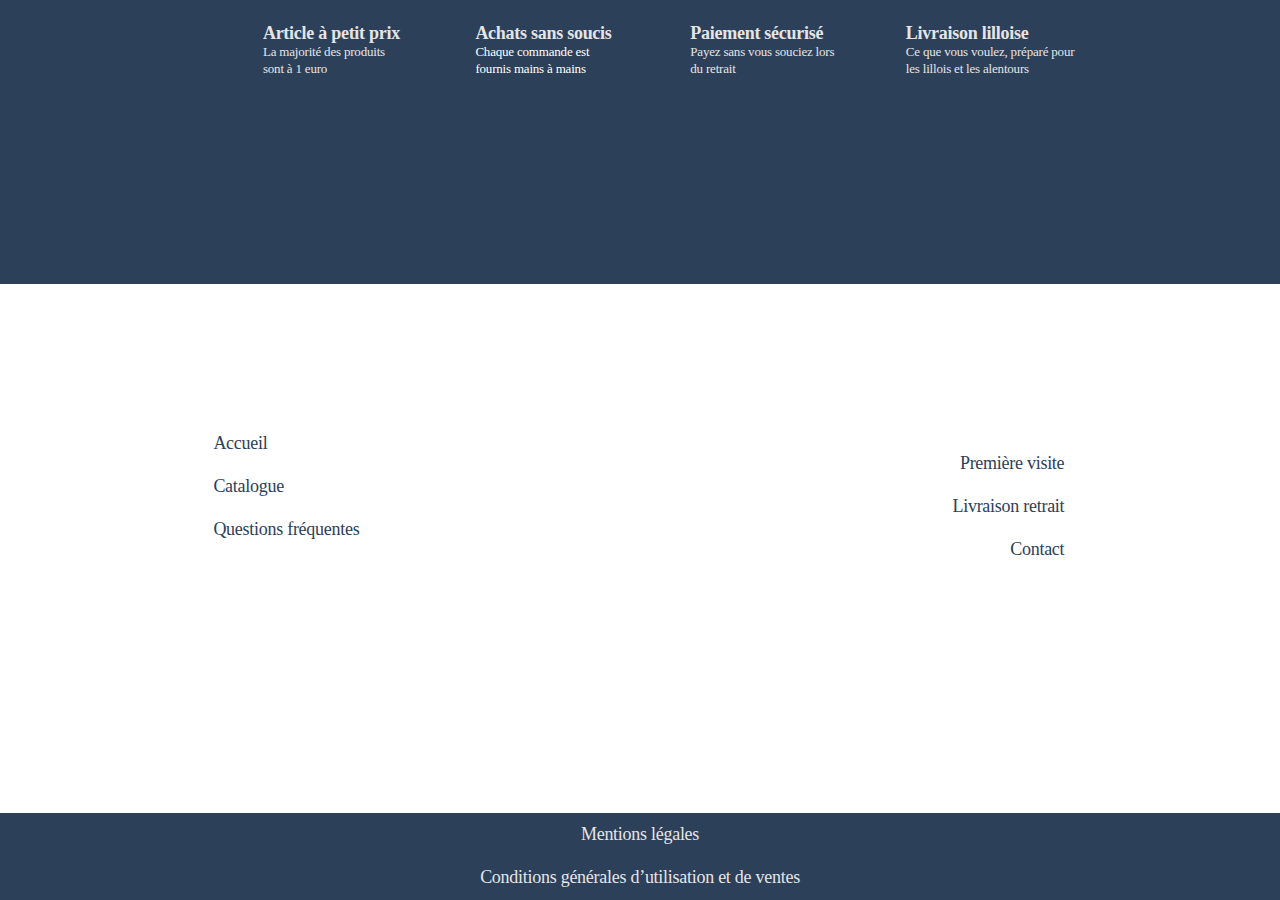
==== index.html @ c01eca23 "footer version 1" ====
<!DOCTYPE html>
<html lang="fr">
<head>
    <meta charset="UTF-8">
    <meta http-equiv="X-UA-Compatible" content="IE=edge">
    <meta name="viewport" content="width=device-width, initial-scale=1.0">
    <link rel="stylesheet" href="styles/reset.css">
    <link rel="stylesheet" href="styles/footer.css">
    <title>Footer site Prixba</title>
</head>
<body>
<footer>

<div id="container"> 
    <div id="article"><h2> Article à petit prix </h2></div> <div id="majorité"><p>La majorité des produits sont à 1 euro</p></div>

    <div id="achats"><h2> Achats sans soucis </h2></div> 
    <div id="chaque"><p>Chaque commande est fournis mains à mains</p></div>

    <div id="paiement"><h2> Paiement sécurisé </h2></div>
    <div id="payez"><p>Payez sans vous souciez lors du retrait</p></div>

    <div id="livraison"><h2"> Livraison lilloise </h2></div>
    <div id="voulez"><p>Ce que vous voulez, préparé pour les lillois et les alentours</p></div>
</div>

<div id="footer menu">
    <div id="menu1"><ol>
        <li> Accueil </li>
        <li> Catalogue </li>
        <li> Questions fréquentes </li>
    </ol></div>
    
    <div id="menu2"><ol>
        <li> Première visite </li>
        <li> Livraison retrait </li>
        <li> Contact </li></div>
    </ol></div>
</div>

<div id="footer"> 
        <p> Mentions légales </p>
        <p> Conditions générales d’utilisation et de ventes <p>
</div>

</footer>
</body>
</html>
---- styles/footer.css ----
#container{
/* Rectangle 71 */
position: absolute;
left: 0%;
right: 0%;
top: 0%;
bottom: 68.4%;

/* primary */
background: #2D4059;
}


#article{
/* Articles à petit prix */
position: absolute;
left: 20.54%;
right: 67.44%;
top: 8.25%;
bottom: 86.79%;

font-family: 'Montserrat';
font-style: normal;
font-weight: 700;
font-size: 18px;
line-height: 20px;
/* or 111% */
letter-spacing: -0.015em;

/* third */
color: #E5E5E5;
}

#majorité{
    /*La majorité des produits sont à 1 euro */
    position: absolute;
    left: 20.54%;
    right: 68.09%;
    top: 15.09%;
    bottom: 76.65%;
    
    font-family: 'Montserrat';
    font-style: normal;
    font-weight: 500;
    font-size: 13px;
    line-height: 17px;
    /* or 131% */
    letter-spacing: -0.015em;
    
    /* third */
    color: #E5E5E5;
}

#achats{
/* Achats sans soucis */
position: absolute;
left: 37.14%;
right: 50.6%;
top: 8.25%;
bottom: 86.79%;

font-family: 'Montserrat';
font-style: normal;
font-weight: 700;
font-size: 18px;
line-height: 20px;
/* or 111% */
letter-spacing: -0.015em;

/* third */
color: #E5E5E5;
}

#chaque{
/* Chaque commande est fournis mains à mains */
position: absolute;
left: 37.14%;
right: 51.33%;
top: 15.09%;
bottom: 76.65%;

font-family: 'Montserrat';
font-style: normal;
font-weight: 500;
font-size: 13px;
line-height: 17px;
/* or 131% */
letter-spacing: -0.015em;

color: #FFFFFF;
}

#paiement{
/* Paiement sécurisé */
position: absolute;
left: 53.93%;
right: 33.75%;
top: 8.25%;
bottom: 86.79%;

font-family: 'Montserrat';
font-style: normal;
font-weight: 700;
font-size: 18px;
line-height: 20px;
/* or 111% */
letter-spacing: -0.015em;

/* third */
color: #E5E5E5;
}

#payez{
    /* Payez sans vous souciez lors du retrait */
position: absolute;
left: 53.93%;
right: 34.22%;
top: 15.09%;
bottom: 76.65%;

font-family: 'Montserrat';
font-style: normal;
font-weight: 500;
font-size: 13px;
line-height: 17px;
/* or 131% */
letter-spacing: -0.015em;

/* third */
color: #E5E5E5;
}

#livraison{
/* Livraison Valenciennoise */
position: absolute;
left: 70.77%;
right: 15.06%;
top: 8.25%;
bottom: 86.79%;

font-family: 'Montserrat';
font-style: normal;
font-weight: 700;
font-size: 18px;
line-height: 20px;
/* or 111% */
letter-spacing: -0.015em;

/* third */
color: #E5E5E5;
}

#voulez{
    /* Ce que vous voulez, préparé pour les valenciennois et les alentours */
position: absolute;
left: 70.77%;
right: 15.71%;
top: 15.09%;
bottom: 71.46%;

font-family: 'Montserrat';
font-style: normal;
font-weight: 500;
font-size: 13px;
line-height: 17px;
/* or 131% */
letter-spacing: -0.015em;

/* third */
color: #E5E5E5;
}

#footer menu{
    /* Rectangle 45 */
position: absolute;
left: 0%;
right: 0%;
top: 31.6%;
bottom: 0%;

/* third */
background: #E5E5E5;
}

#menu1{
/* Accueil Catalogue Questions fréquentes */

position: absolute;
left: 16.67%;
right: 67.44%;
top: 46.93%;
bottom: 23.82%;

font-family: 'Montserrat';
font-style: normal;
font-weight: 500;
font-size: 18px;
line-height: 43px;
/* or 239% */
letter-spacing: -0.015em;

/* primary */
color: #2D4059;
}

#menu2{
/* Première visite Livraison retrait Contact */

position: absolute;
left: 67.26%;
right: 16.85%;
top: 49.06%;
bottom: 21.7%;

font-family: 'Montserrat';
font-style: normal;
font-weight: 500;
font-size: 18px;
line-height: 43px;
/* or 239% */
text-align: right;
letter-spacing: -0.015em;

/* primary */
color: #2D4059;
}

#footer{
    /* Rectangle 45 */

position: absolute;
left: 0%;
right: 0%;
top: 90.33%;
bottom: 0%;

/* primary */
background: #2D4059;

/* Mentions légales | Conditions générales d’utilisation et de ventes */

position: absolute;
left: 0%;
right: 0%;
top: 90.33%;
bottom: 0%;

font-family: 'Montserrat';
font-style: normal;
font-weight: 400;
font-size: 18px;
line-height: 43px;
/* or 239% */
text-align: center;
letter-spacing: -0.015em;

/* third */
color: #E5E5E5;
}
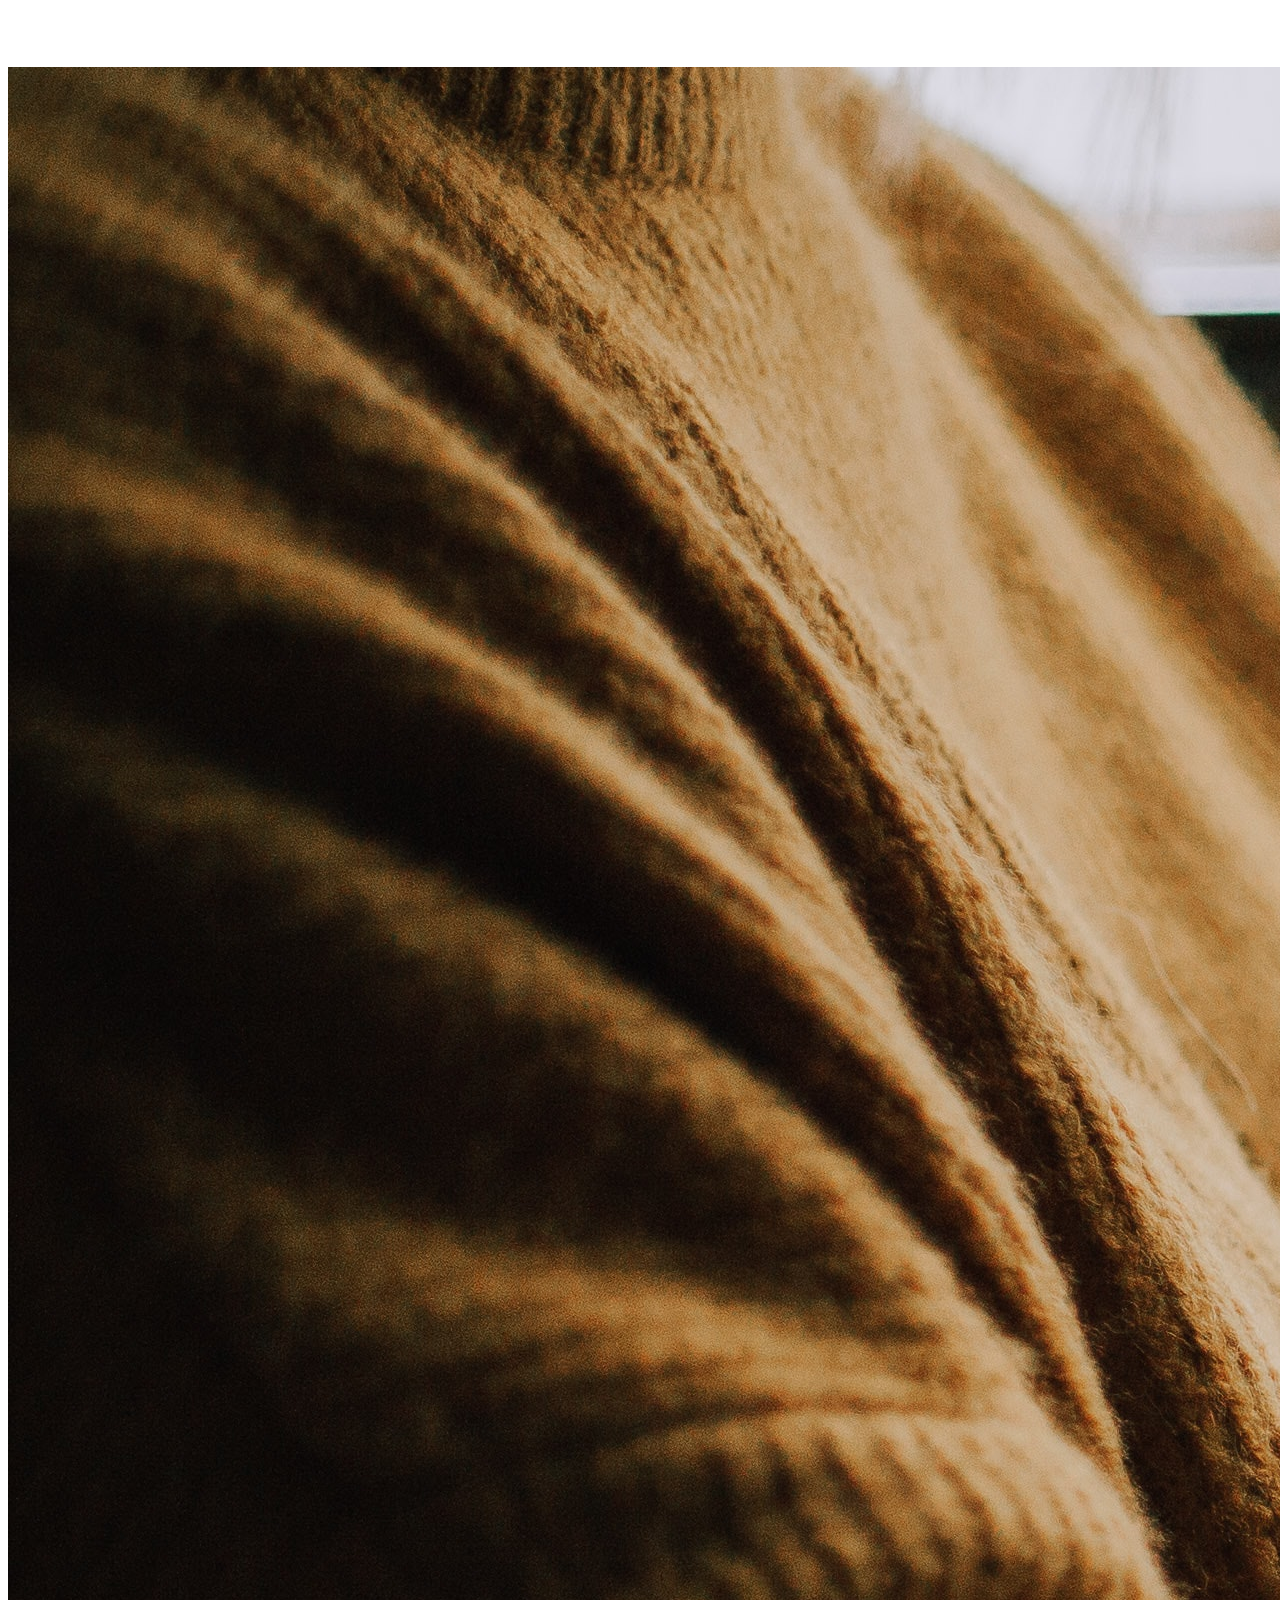
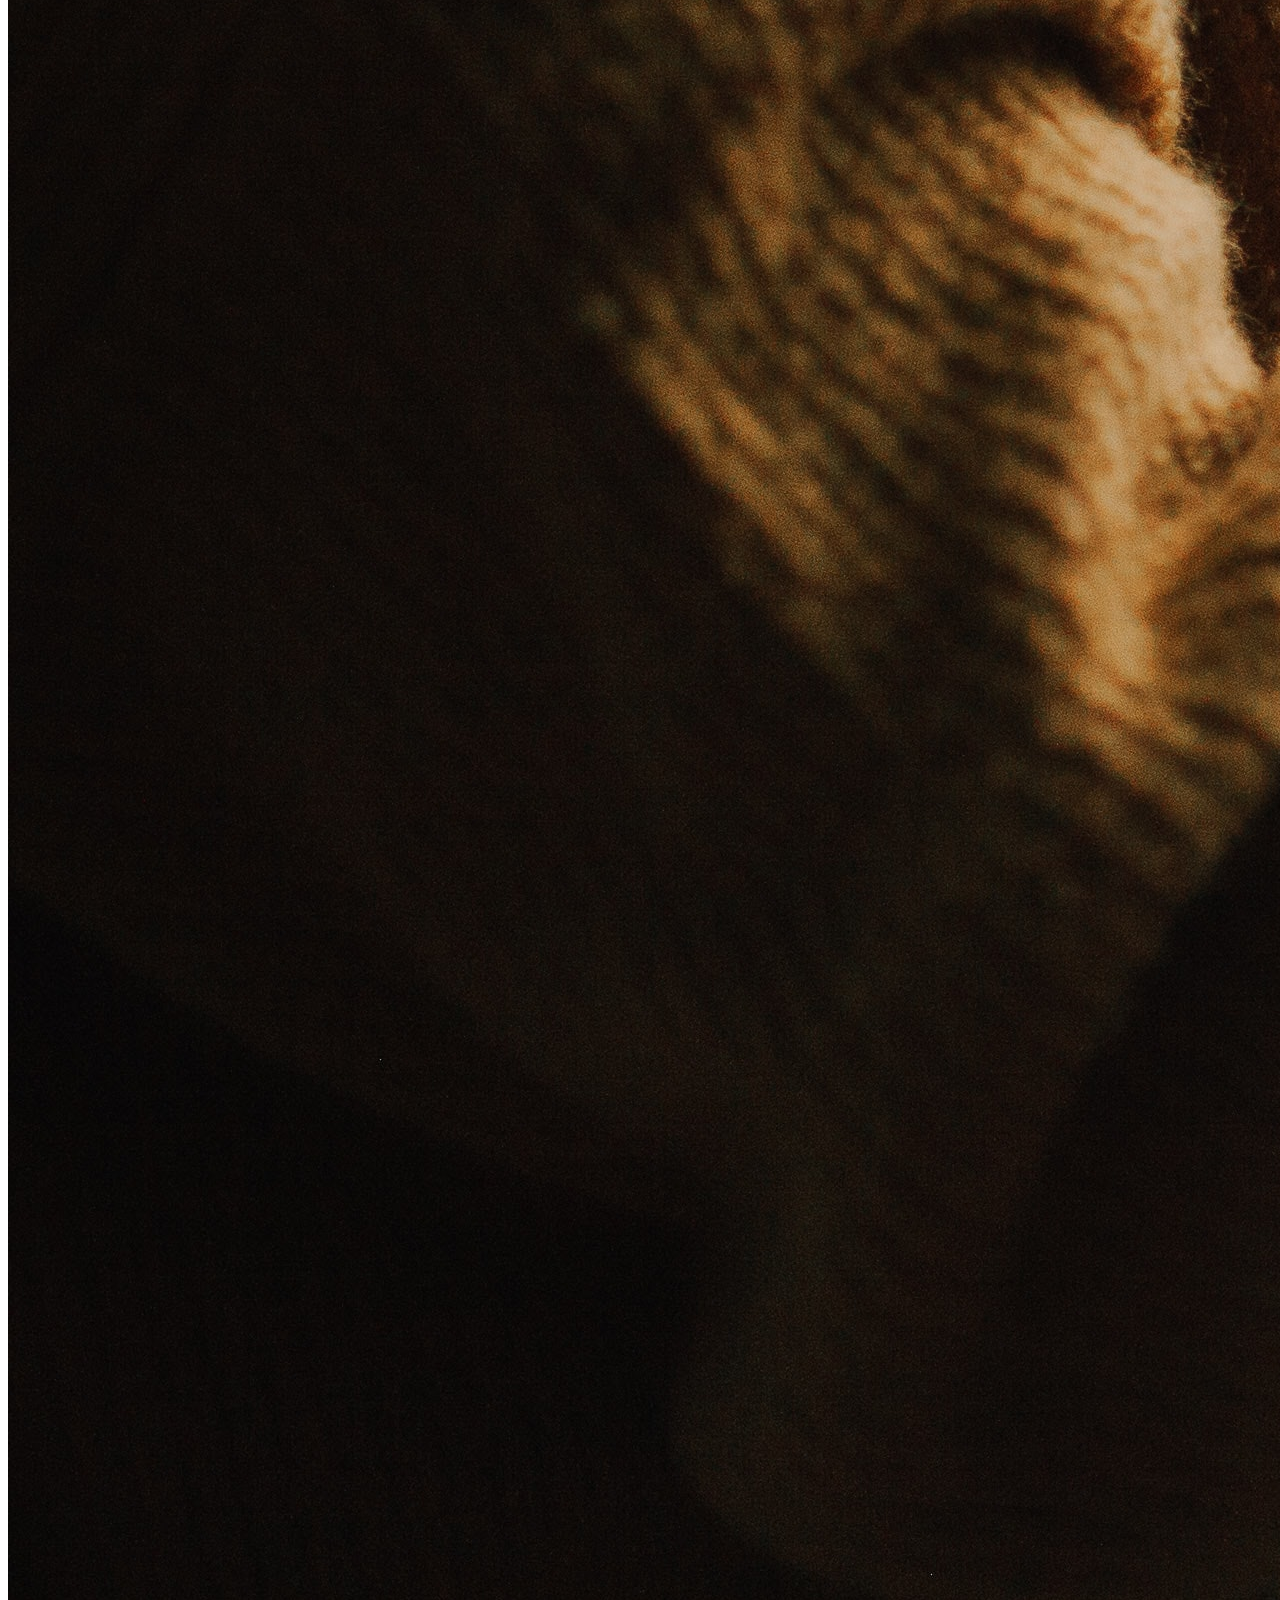
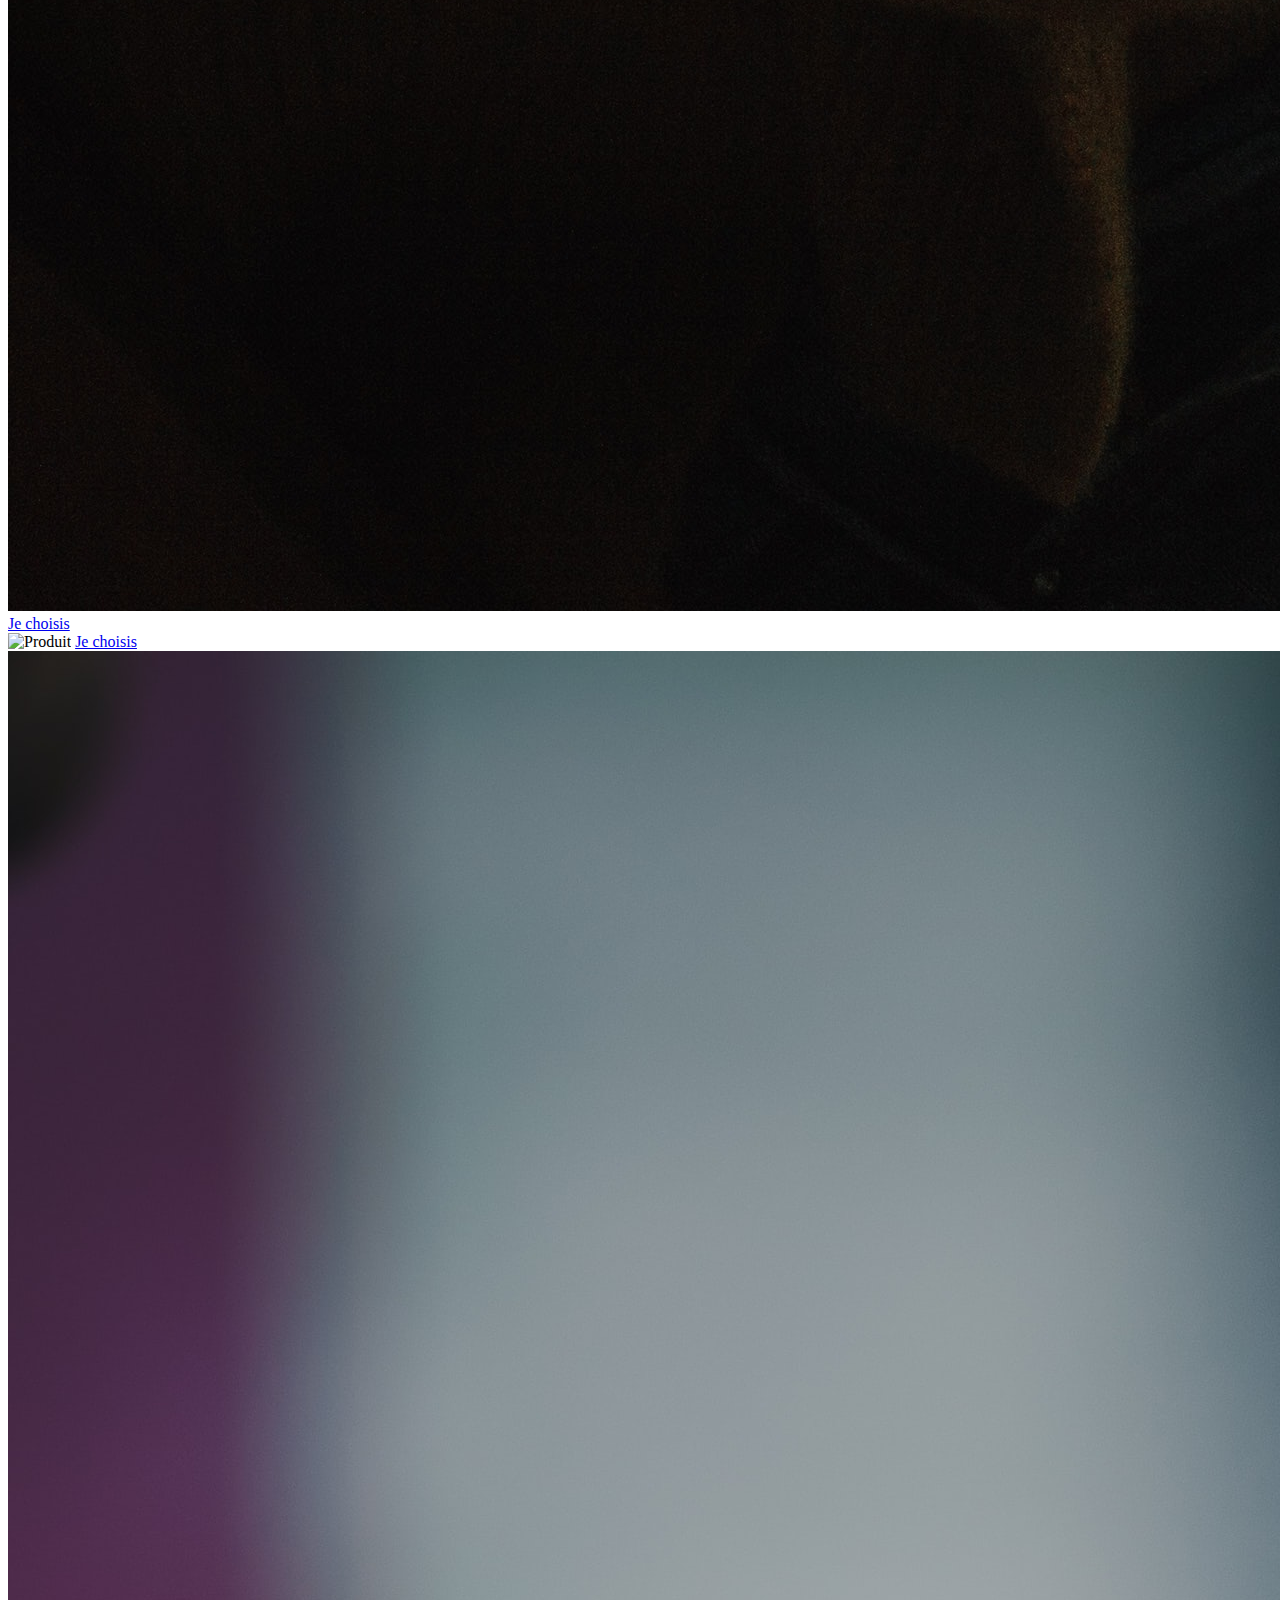
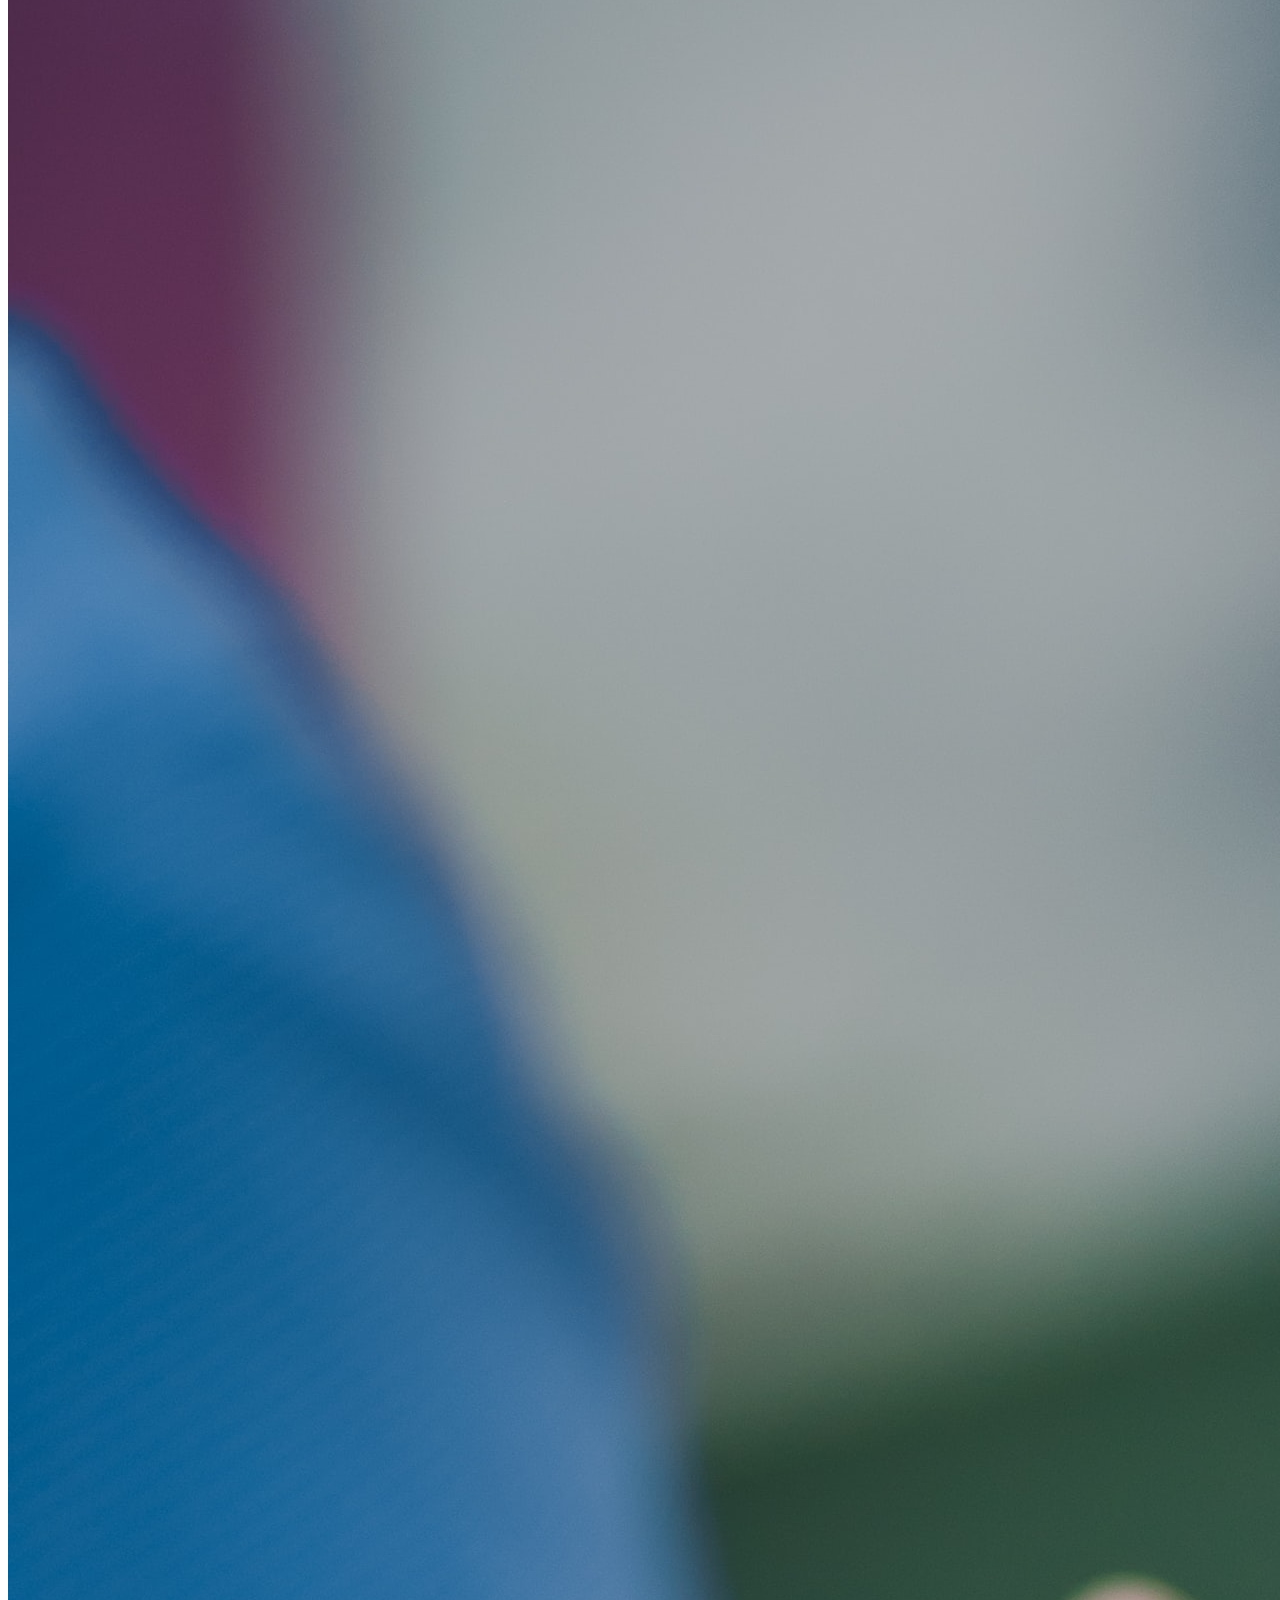
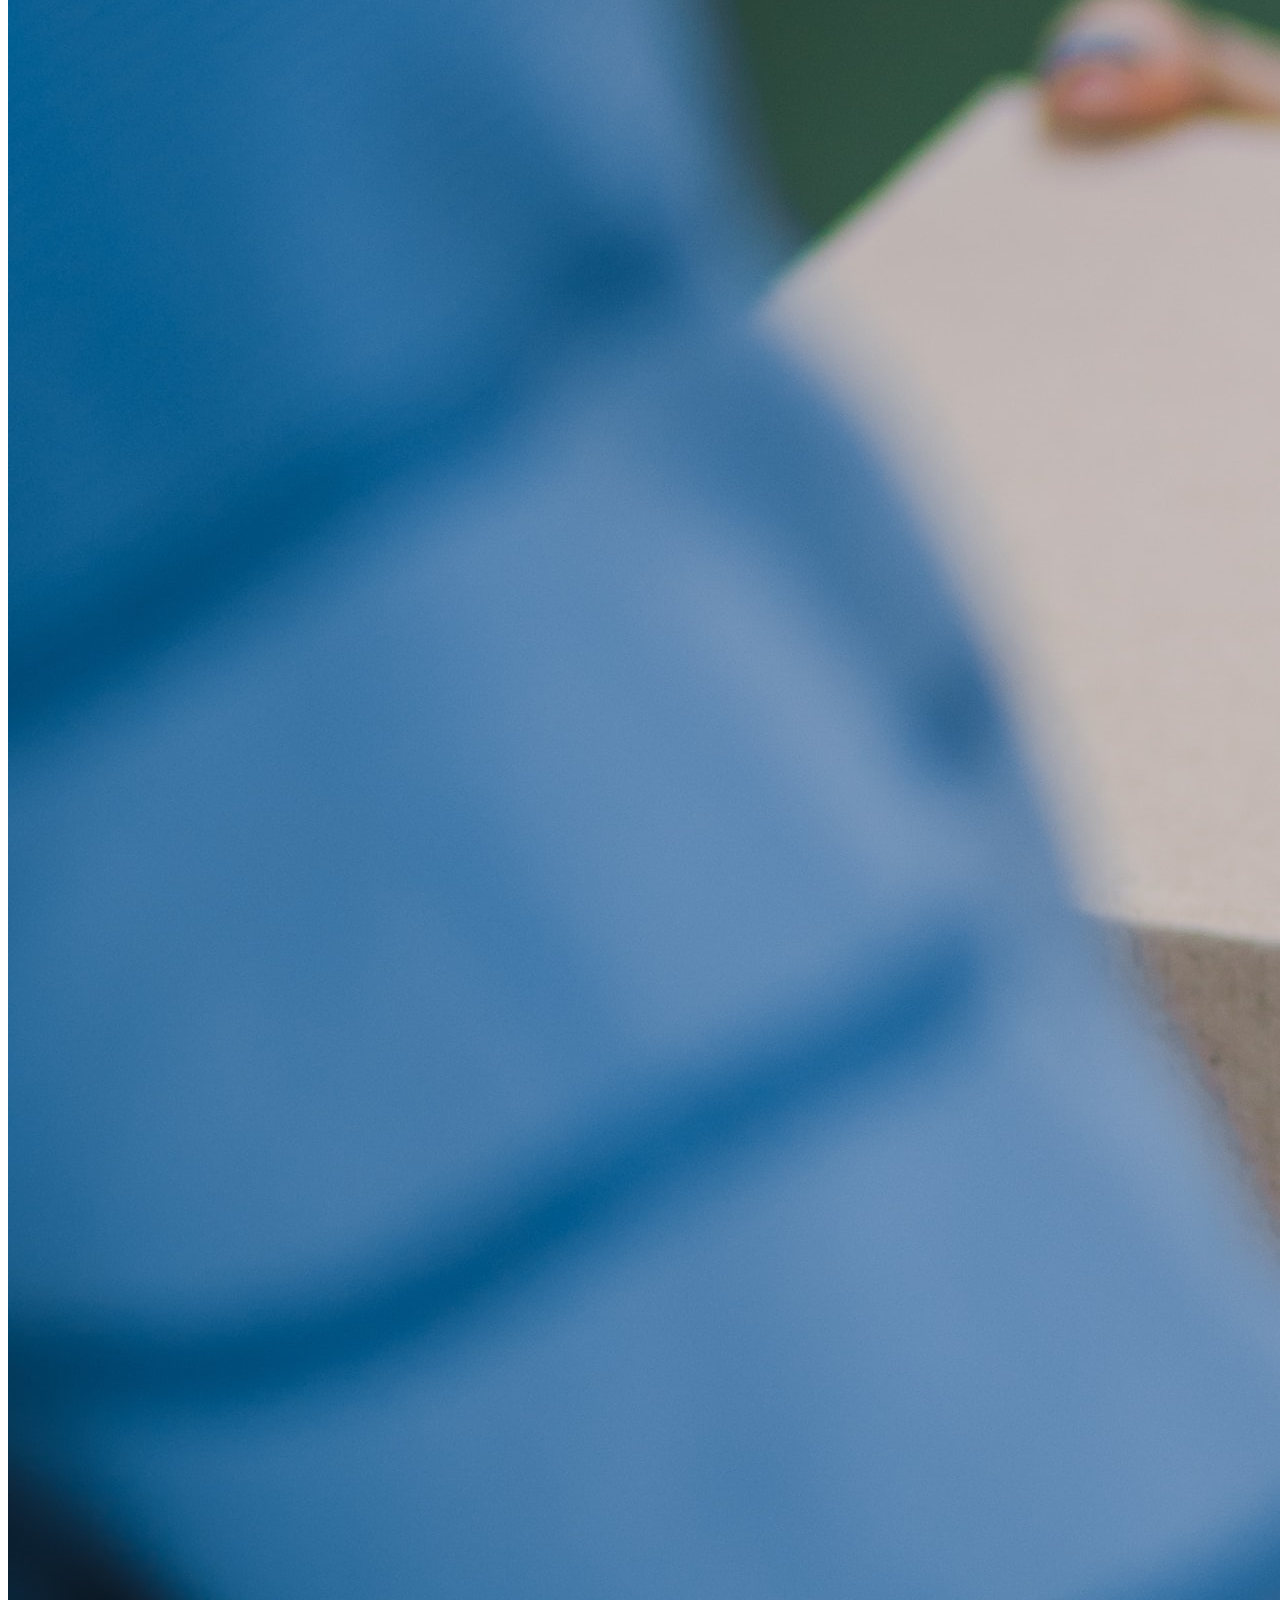
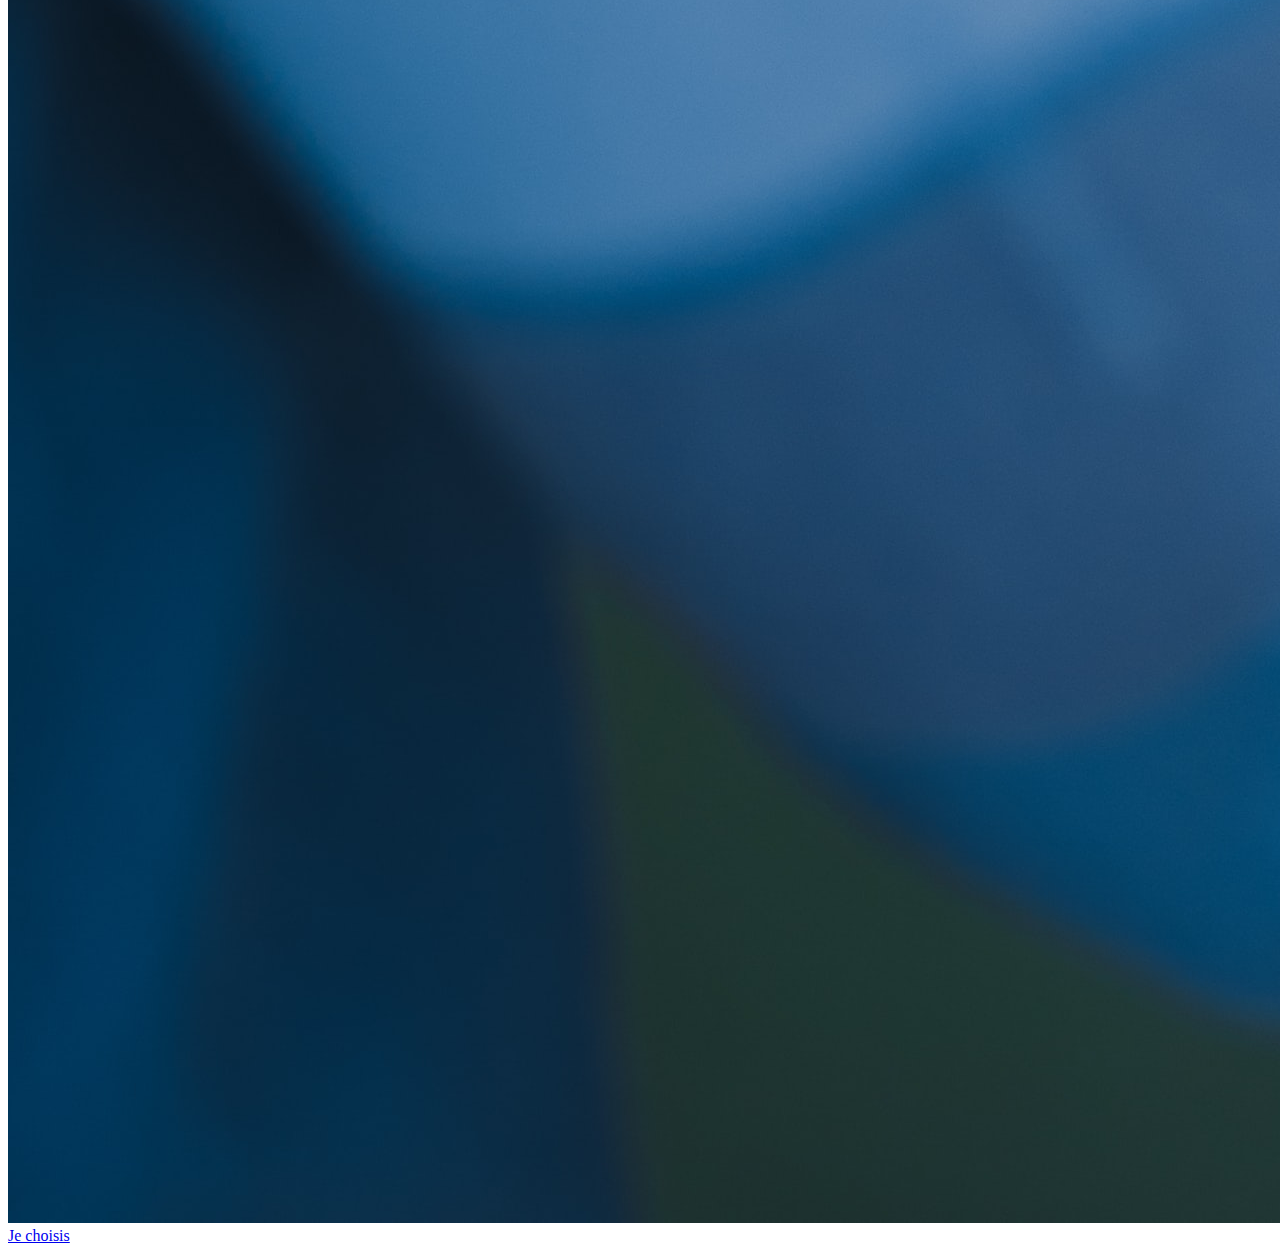
==== commit c2d4acd2: "bas body" ====
--- a/index.html
+++ b/index.html
@@ -4,45 +4,30 @@
     <meta charset="UTF-8">
     <meta http-equiv="X-UA-Compatible" content="IE=edge">
     <meta name="viewport" content="width=device-width, initial-scale=1.0">
-    <link rel="stylesheet" href="styles/reset.css">
-    <link rel="stylesheet" href="styles/footer.css">
-    <title>Footer site Prixba</title>
+    <link rel="stylesheet" href="style.css">
+    <link rel="preconnect" href="https://fonts.googleapis.com">
+<link rel="preconnect" href="https://fonts.gstatic.com" crossorigin>
+<link href="https://fonts.googleapis.com/css2?family=Manrope:wght@200&family=Montserrat:wght@100;200;300&display=swap" rel="stylesheet">
+    <title>Prixba</title>
 </head>
 <body>
-<footer>
 
-<div id="container"> 
-    <div id="article"><h2> Article à petit prix </h2></div> <div id="majorité"><p>La majorité des produits sont à 1 euro</p></div>
-
-    <div id="achats"><h2> Achats sans soucis </h2></div> 
-    <div id="chaque"><p>Chaque commande est fournis mains à mains</p></div>
-
-    <div id="paiement"><h2> Paiement sécurisé </h2></div>
-    <div id="payez"><p>Payez sans vous souciez lors du retrait</p></div>
-
-    <div id="livraison"><h2"> Livraison lilloise </h2></div>
-    <div id="voulez"><p>Ce que vous voulez, préparé pour les lillois et les alentours</p></div>
-</div>
-
-<div id="footer menu">
-    <div id="menu1"><ol>
-        <li> Accueil </li>
-        <li> Catalogue </li>
-        <li> Questions fréquentes </li>
-    </ol></div>
-    
-    <div id="menu2"><ol>
-        <li> Première visite </li>
-        <li> Livraison retrait </li>
-        <li> Contact </li></div>
-    </ol></div>
-</div>
-
-<div id="footer"> 
-        <p> Mentions légales </p>
-        <p> Conditions générales d’utilisation et de ventes <p>
-</div>
-
-</footer>
+    <section>
+        <h2>Avoir le choix chez Prix Marché</h2>
+        <div class="container">
+            <div class="image">
+                <img src="images/images_prixba/christin-hume-mfB1B1s4sMc-unsplash.jpg" alt="Produit">
+                <a href="#">Je choisis</a>
+            </div>
+            <div class="image">
+                <img src="images/images_prixba/wynand-van-poortvliet-kWUZKKBR2Ag-unsplash.jpg" alt="Produit">
+            <a href="#">Je choisis</a>
+        </div>
+        <div class="image">
+            <img src="images/images_prixba/rosebox-BFdSCxmqvYc-unsplash.jpg" alt="Produit">
+            <a href="#">Je choisis</a>
+        </div>
+    </div>
+    </section>
 </body>
 </html>--- a/style.css
+++ b/style.css
@@ -0,0 +1,6 @@
+@import './styles/main.css';
+
+
+
+
+
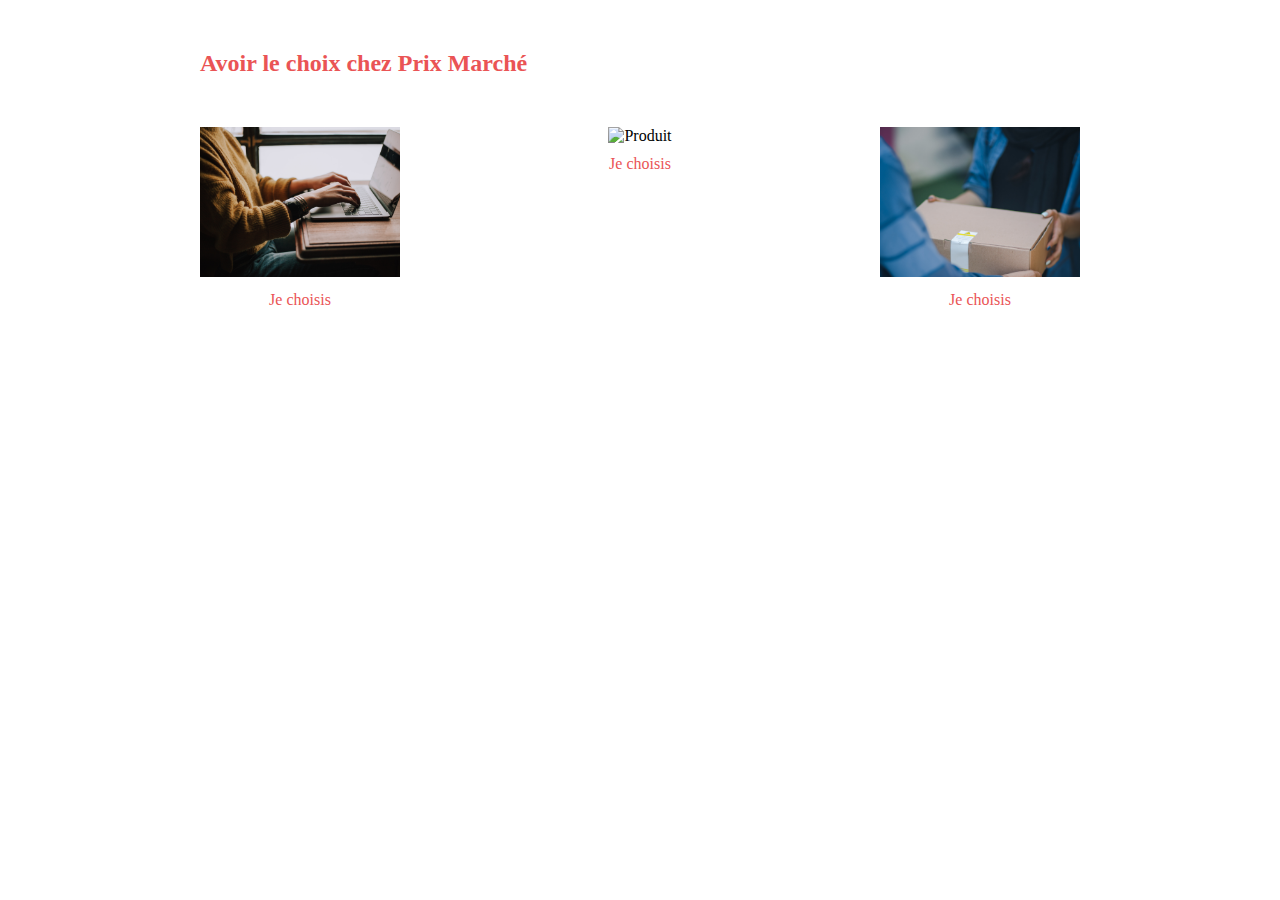
==== commit f4f41b70: "bas body" ====
--- a/index.html
+++ b/index.html
@@ -1,17 +1,20 @@
 <!DOCTYPE html>
 <html lang="fr">
+
 <head>
     <meta charset="UTF-8">
     <meta http-equiv="X-UA-Compatible" content="IE=edge">
     <meta name="viewport" content="width=device-width, initial-scale=1.0">
     <link rel="stylesheet" href="style.css">
     <link rel="preconnect" href="https://fonts.googleapis.com">
-<link rel="preconnect" href="https://fonts.gstatic.com" crossorigin>
-<link href="https://fonts.googleapis.com/css2?family=Manrope:wght@200&family=Montserrat:wght@100;200;300&display=swap" rel="stylesheet">
+    <link rel="preconnect" href="https://fonts.gstatic.com" crossorigin>
+    <link
+        href="https://fonts.googleapis.com/css2?family=Manrope:wght@200&family=Montserrat:wght@100;200;300&display=swap"
+        rel="stylesheet">
     <title>Prixba</title>
 </head>
+
 <body>
-
     <section>
         <h2>Avoir le choix chez Prix Marché</h2>
         <div class="container">
@@ -21,13 +24,14 @@
             </div>
             <div class="image">
                 <img src="images/images_prixba/wynand-van-poortvliet-kWUZKKBR2Ag-unsplash.jpg" alt="Produit">
-            <a href="#">Je choisis</a>
+                <a href="#">Je choisis</a>
+            </div>
+            <div class="image">
+                <img src="images/images_prixba/rosebox-BFdSCxmqvYc-unsplash.jpg" alt="Produit">
+                <a href="#">Je choisis</a>
+            </div>
         </div>
-        <div class="image">
-            <img src="images/images_prixba/rosebox-BFdSCxmqvYc-unsplash.jpg" alt="Produit">
-            <a href="#">Je choisis</a>
-        </div>
-    </div>
     </section>
 </body>
+
 </html>--- a/style.css
+++ b/style.css
@@ -1,6 +1,33 @@
-@import './styles/main.css';
+/* Avoir le choix chez Prix Marché */
+body {
+    margin: 0;
+    padding: 0;
+}
 
+h2 {
+    color: #EA5455;
+    margin-left: 200px;
+    margin-top: 50px;
+}
 
+.container {
+    display: flex;
+    justify-content: space-between;
+    margin: 0px 200px;
+    margin-top: 50px;
+}
 
+.container img {
+    width: 200px;
+    height: 150px;
+    object-fit: cover;
+}
 
+.container a {
+    display: block;
+    color: #EA5455;
+    text-decoration: none;
+    text-align: center;
+    margin-top: 10px;
 
+}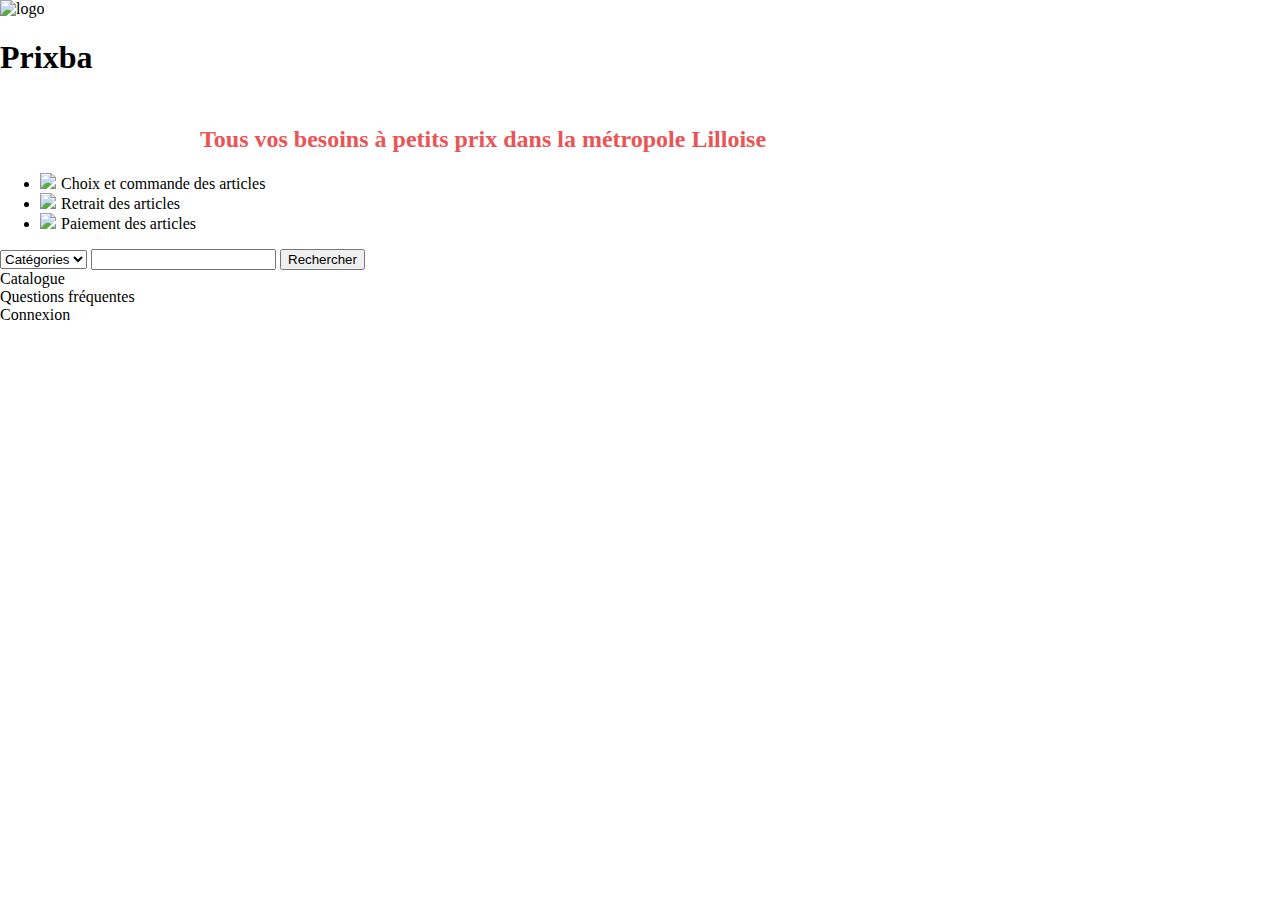
==== commit 3fbec271: "header _ mise à jour" ====
--- a/index.html
+++ b/index.html
@@ -1,37 +1,49 @@
 <!DOCTYPE html>
-<html lang="fr">
-
+<html lang="en">
 <head>
     <meta charset="UTF-8">
     <meta http-equiv="X-UA-Compatible" content="IE=edge">
     <meta name="viewport" content="width=device-width, initial-scale=1.0">
+    <title>Document</title>
     <link rel="stylesheet" href="style.css">
-    <link rel="preconnect" href="https://fonts.googleapis.com">
-    <link rel="preconnect" href="https://fonts.gstatic.com" crossorigin>
-    <link
-        href="https://fonts.googleapis.com/css2?family=Manrope:wght@200&family=Montserrat:wght@100;200;300&display=swap"
-        rel="stylesheet">
-    <title>Prixba</title>
+    <link rel="stylesheet" href="https://cdnjs.cloudflare.com/ajax/libs/font-awesome/6.3.0/css/all.min.css" integrity="sha512-SzlrxWUlpfuzQ+pcUCosxcglQRNAq/DZjVsC0lE40xsADsfeQoEypE+enwcOiGjk/bSuGGKHEyjSoQ1zVisanQ==" crossorigin="anonymous" referrerpolicy="no-referrer" />
 </head>
+<body>
+    <header>
+        <section class="logo-container">
+            <div class="logo"> <img src="C:\Users\jeyat\OneDrive\Bureau\Projet_prixba\images\logotypes_prixba\logo_color.png" alt="logo"></div>
+            <h1>Prixba</h1>
+            <h2>Tous vos besoins à petits prix dans la métropole Lilloise</h2>
+            <ul>
+                <li><img src=C:\Users\jeyat\OneDrive\Bureau\Projet_prixba\images\logotypes_prixba\numero-1.png height, width="17px" style="margin-right:5px">Choix et commande des articles</li>
+                <li><img src=C:\Users\jeyat\OneDrive\Bureau\Projet_prixba\images\logotypes_prixba\numero-2.png height, width="17px" style="margin-right:5px">Retrait des articles</li>
+                <li><img src=C:\Users\jeyat\OneDrive\Bureau\Projet_prixba\images\logotypes_prixba\numero-3.png height, width="17px" style="margin-right:5px">Paiement des articles</li>
+            </ul>
+        </section>
+        <section class="barre-menu">
+            <div>
+                <select name="categories" id="categories-select">
+                    <option value="">Catégories</option>
+                    <option value="bricolage">Bricolage</option>
+                    <option value="outillage">Outillage</option>
+                    <option value="Cuisine">Cuisine</option>
+                    <option value="Multimédia">Multimédia</option>
+                    <option value="Entretien">Entretien</option>
+                </select>
+                <input type="text" id="input">
+                <input type="submit" value="Rechercher" id="submit">
+            </div>
+            <div>Catalogue</div>
+            <div>Questions fréquentes</div>
+            <div>
+                Connexion 
+                <i class="fa-solid fa-angle-down"></i>
+            </div>
+            <div class="panier">
+                <i class="fa-solid fa-cart-arrow-down"></i>
+            </div>
+        </section>
+    </header>
 
-<body>
-    <section>
-        <h2>Avoir le choix chez Prix Marché</h2>
-        <div class="container">
-            <div class="image">
-                <img src="images/images_prixba/christin-hume-mfB1B1s4sMc-unsplash.jpg" alt="Produit">
-                <a href="#">Je choisis</a>
-            </div>
-            <div class="image">
-                <img src="images/images_prixba/wynand-van-poortvliet-kWUZKKBR2Ag-unsplash.jpg" alt="Produit">
-                <a href="#">Je choisis</a>
-            </div>
-            <div class="image">
-                <img src="images/images_prixba/rosebox-BFdSCxmqvYc-unsplash.jpg" alt="Produit">
-                <a href="#">Je choisis</a>
-            </div>
-        </div>
-    </section>
 </body>
-
 </html>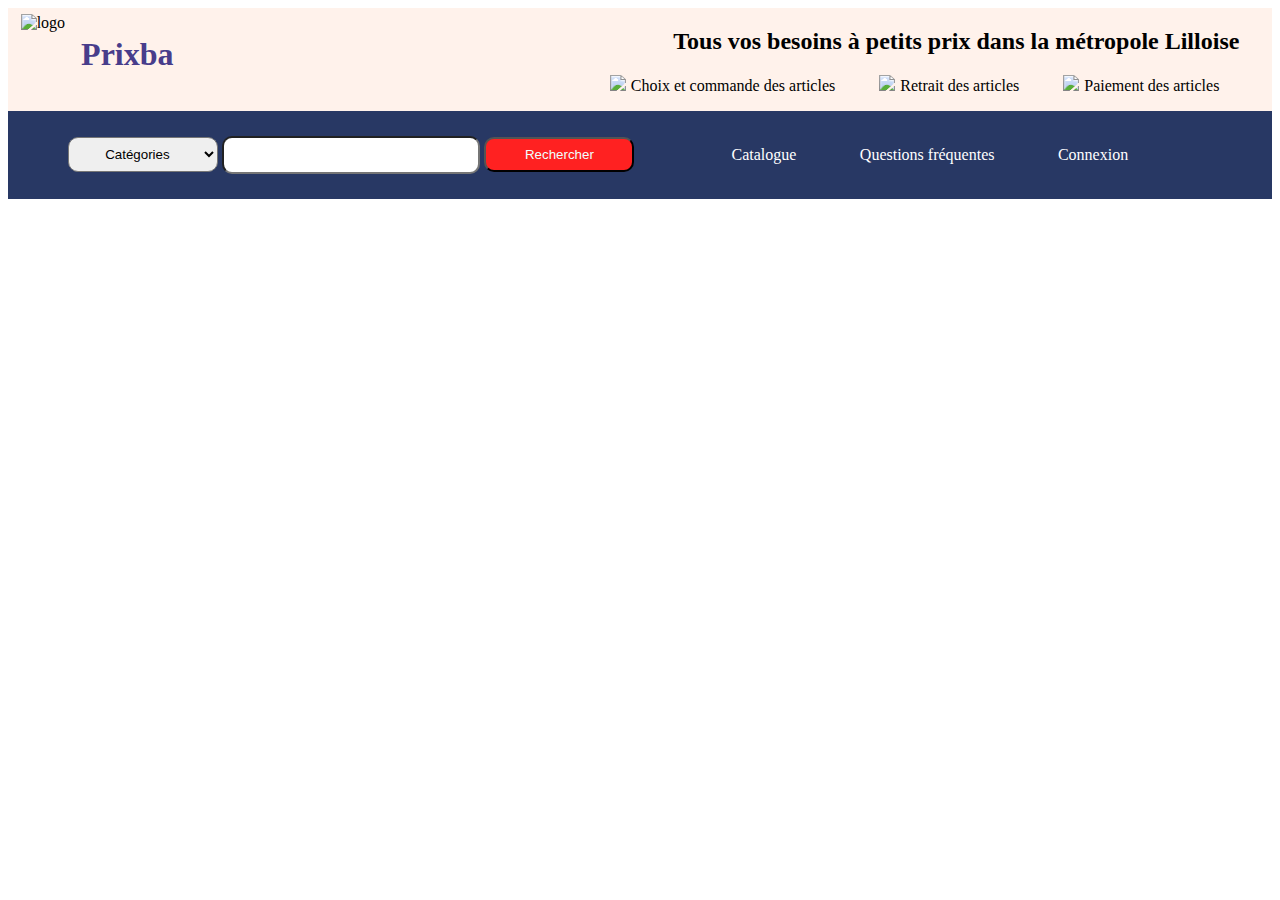
==== commit c001a902: "mise à jour flex header" ====
--- a/index.html
+++ b/index.html
@@ -10,15 +10,19 @@
 </head>
 <body>
     <header>
-        <section class="logo-container">
-            <div class="logo"> <img src="C:\Users\jeyat\OneDrive\Bureau\Projet_prixba\images\logotypes_prixba\logo_color.png" alt="logo"></div>
-            <h1>Prixba</h1>
-            <h2>Tous vos besoins à petits prix dans la métropole Lilloise</h2>
-            <ul>
-                <li><img src=C:\Users\jeyat\OneDrive\Bureau\Projet_prixba\images\logotypes_prixba\numero-1.png height, width="17px" style="margin-right:5px">Choix et commande des articles</li>
-                <li><img src=C:\Users\jeyat\OneDrive\Bureau\Projet_prixba\images\logotypes_prixba\numero-2.png height, width="17px" style="margin-right:5px">Retrait des articles</li>
-                <li><img src=C:\Users\jeyat\OneDrive\Bureau\Projet_prixba\images\logotypes_prixba\numero-3.png height, width="17px" style="margin-right:5px">Paiement des articles</li>
-            </ul>
+        <section class="barre-logo">
+            <div class="logo-container">
+                <div class="logo"> <img src="C:\Users\jeyat\OneDrive\Bureau\Projet_prixba\images\logotypes_prixba\logo_color.png" alt="logo"></div>
+                <h1>Prixba</h1>
+            </div>
+            <div class="header-top-right">
+                <h2>Tous vos besoins à petits prix dans la métropole Lilloise</h2>
+                <ul>
+                    <li><img src=C:\Users\jeyat\OneDrive\Bureau\Projet_prixba\images\logotypes_prixba\numero-1.png height, width="17px" style="margin-right:5px">Choix et commande des articles</li>
+                    <li><img src=C:\Users\jeyat\OneDrive\Bureau\Projet_prixba\images\logotypes_prixba\numero-2.png height, width="17px" style="margin-right:5px">Retrait des articles</li>
+                    <li><img src=C:\Users\jeyat\OneDrive\Bureau\Projet_prixba\images\logotypes_prixba\numero-3.png height, width="17px" style="margin-right:5px">Paiement des articles</li>
+                </ul>
+            </div>
         </section>
         <section class="barre-menu">
             <div>
@@ -33,14 +37,16 @@
                 <input type="text" id="input">
                 <input type="submit" value="Rechercher" id="submit">
             </div>
-            <div>Catalogue</div>
-            <div>Questions fréquentes</div>
-            <div>
-                Connexion 
-                <i class="fa-solid fa-angle-down"></i>
-            </div>
-            <div class="panier">
-                <i class="fa-solid fa-cart-arrow-down"></i>
+            <div class="menu">
+                <div>Catalogue</div>
+                <div>Questions fréquentes</div>
+                <div>
+                    Connexion 
+                    <i class="fa-solid fa-angle-down"></i>
+                </div>
+                <div class="panier">
+                    <i class="fa-solid fa-cart-arrow-down"></i>
+                </div>
             </div>
         </section>
     </header>
--- a/style.css
+++ b/style.css
@@ -1,33 +1,7 @@
-/* Avoir le choix chez Prix Marché */
-body {
-    margin: 0;
-    padding: 0;
-}
+@import "./styles/header.css";
+@import './styles/main.css';
 
-h2 {
-    color: #EA5455;
-    margin-left: 200px;
-    margin-top: 50px;
-}
 
-.container {
-    display: flex;
-    justify-content: space-between;
-    margin: 0px 200px;
-    margin-top: 50px;
-}
 
-.container img {
-    width: 200px;
-    height: 150px;
-    object-fit: cover;
-}
 
-.container a {
-    display: block;
-    color: #EA5455;
-    text-decoration: none;
-    text-align: center;
-    margin-top: 10px;
 
-}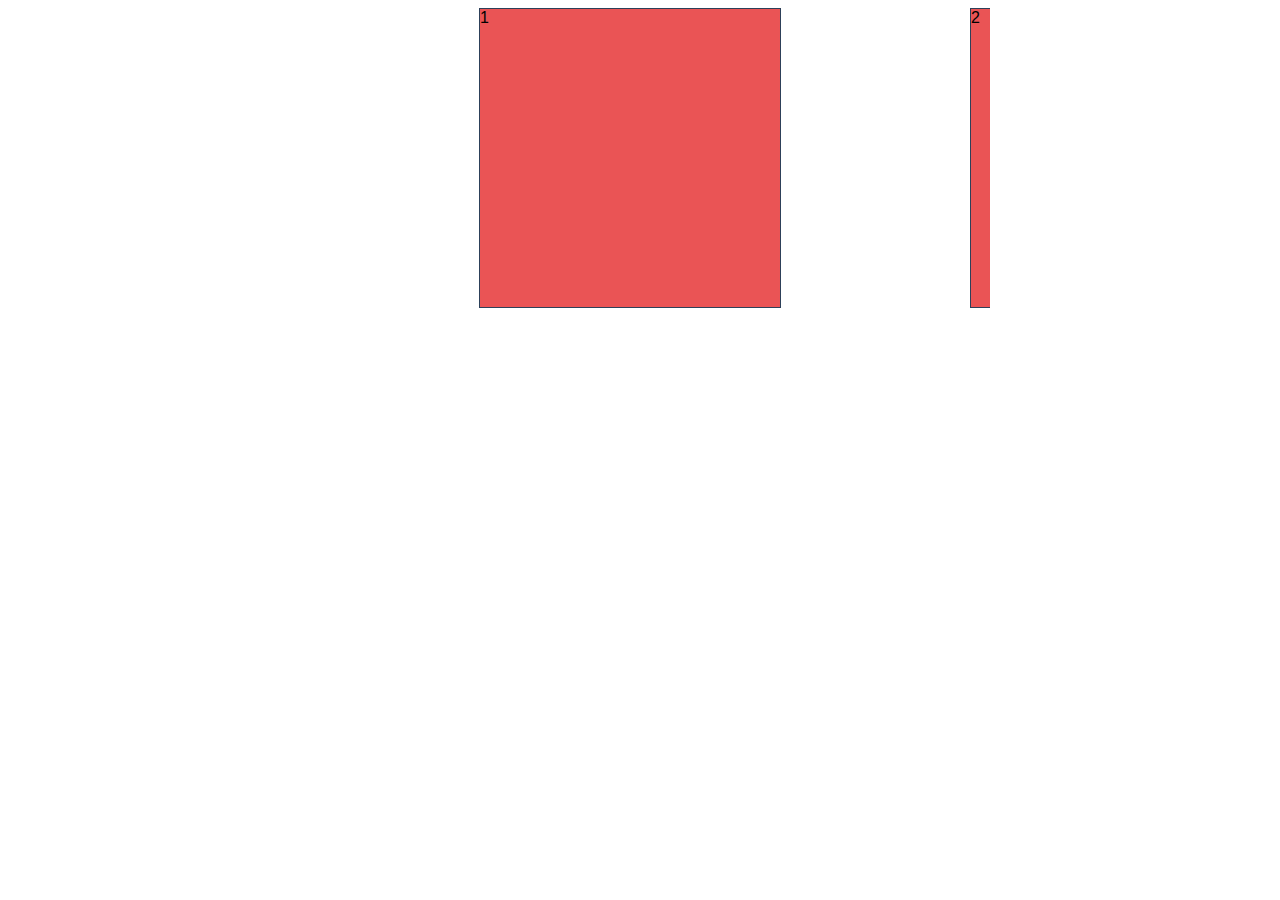
==== commit 688fac93: "Ajout d'aujourd'hui" ====
--- a/index.html
+++ b/index.html
@@ -4,52 +4,18 @@
     <meta charset="UTF-8">
     <meta http-equiv="X-UA-Compatible" content="IE=edge">
     <meta name="viewport" content="width=device-width, initial-scale=1.0">
-    <title>Document</title>
-    <link rel="stylesheet" href="style.css">
-    <link rel="stylesheet" href="https://cdnjs.cloudflare.com/ajax/libs/font-awesome/6.3.0/css/all.min.css" integrity="sha512-SzlrxWUlpfuzQ+pcUCosxcglQRNAq/DZjVsC0lE40xsADsfeQoEypE+enwcOiGjk/bSuGGKHEyjSoQ1zVisanQ==" crossorigin="anonymous" referrerpolicy="no-referrer" />
+    <link rel="stylesheet" href="./style.css">
+    <title>Acceuil</title>
 </head>
 <body>
-    <header>
-        <section class="barre-logo">
-            <div class="logo-container">
-                <div class="logo"> <img src="C:\Users\jeyat\OneDrive\Bureau\Projet_prixba\images\logotypes_prixba\logo_color.png" alt="logo"></div>
-                <h1>Prixba</h1>
-            </div>
-            <div class="header-top-right">
-                <h2>Tous vos besoins à petits prix dans la métropole Lilloise</h2>
-                <ul>
-                    <li><img src=C:\Users\jeyat\OneDrive\Bureau\Projet_prixba\images\logotypes_prixba\numero-1.png height, width="17px" style="margin-right:5px">Choix et commande des articles</li>
-                    <li><img src=C:\Users\jeyat\OneDrive\Bureau\Projet_prixba\images\logotypes_prixba\numero-2.png height, width="17px" style="margin-right:5px">Retrait des articles</li>
-                    <li><img src=C:\Users\jeyat\OneDrive\Bureau\Projet_prixba\images\logotypes_prixba\numero-3.png height, width="17px" style="margin-right:5px">Paiement des articles</li>
-                </ul>
-            </div>
-        </section>
-        <section class="barre-menu">
-            <div>
-                <select name="categories" id="categories-select">
-                    <option value="">Catégories</option>
-                    <option value="bricolage">Bricolage</option>
-                    <option value="outillage">Outillage</option>
-                    <option value="Cuisine">Cuisine</option>
-                    <option value="Multimédia">Multimédia</option>
-                    <option value="Entretien">Entretien</option>
-                </select>
-                <input type="text" id="input">
-                <input type="submit" value="Rechercher" id="submit">
-            </div>
-            <div class="menu">
-                <div>Catalogue</div>
-                <div>Questions fréquentes</div>
-                <div>
-                    Connexion 
-                    <i class="fa-solid fa-angle-down"></i>
-                </div>
-                <div class="panier">
-                    <i class="fa-solid fa-cart-arrow-down"></i>
-                </div>
-            </div>
-        </section>
-    </header>
+    
+    <div class="slider">
+        <div class="slide">1</div>
+        <div class="slide">2</div>
+        <div class="slide">3</div>
+        <div class="slide">4</div>
+        <div class="slide">5</div>
+    </div>
 
 </body>
 </html>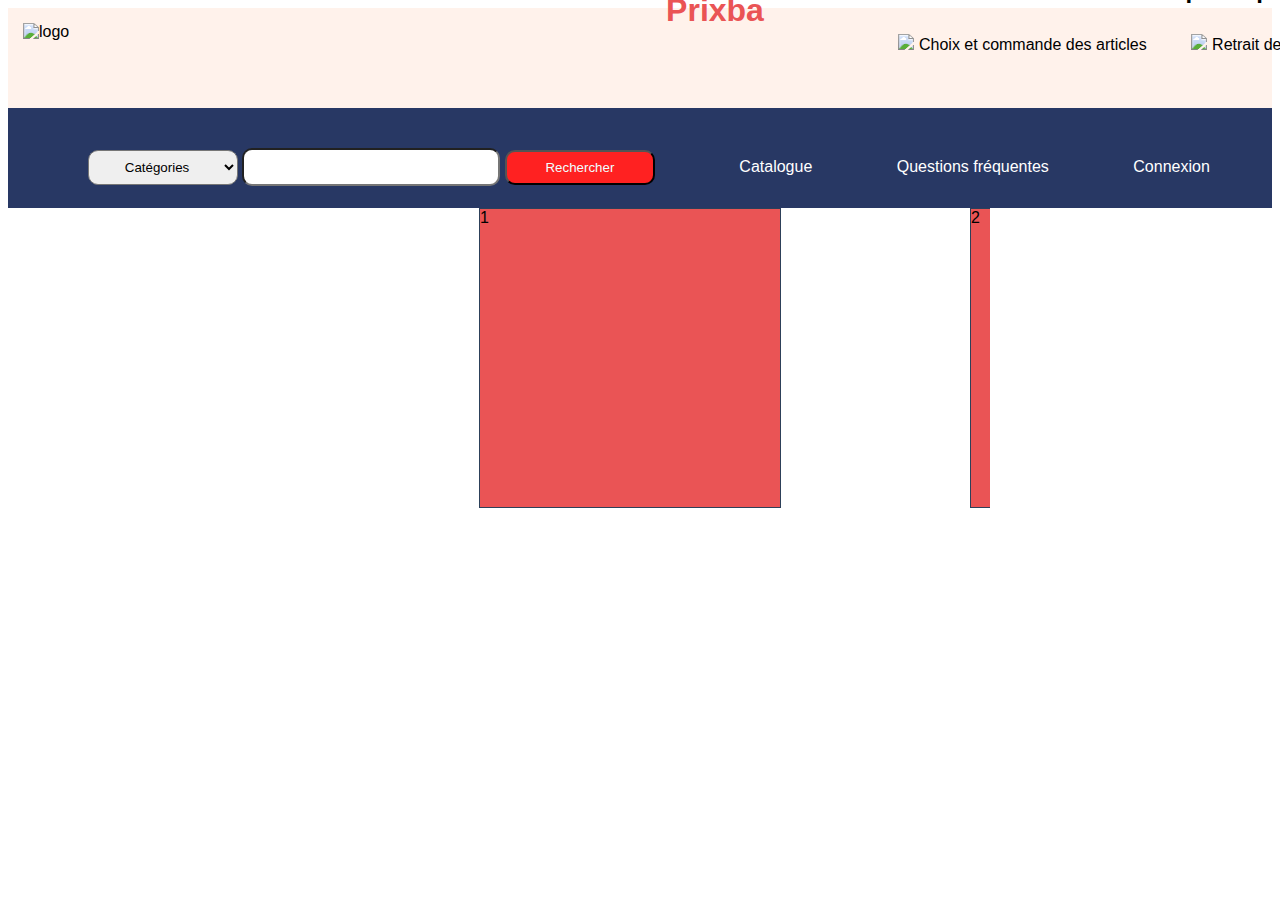
==== commit e23e2f90: "Merge branch 'develop' of https://github.com/MaximeFlament91/Projet_prixba into develop" ====
--- a/index.html
+++ b/index.html
@@ -4,10 +4,47 @@
     <meta charset="UTF-8">
     <meta http-equiv="X-UA-Compatible" content="IE=edge">
     <meta name="viewport" content="width=device-width, initial-scale=1.0">
-    <link rel="stylesheet" href="./style.css">
-    <title>Acceuil</title>
+    <title>Document</title>
+    <link rel="stylesheet" href="style.css">
+    <link rel="stylesheet" href="https://cdnjs.cloudflare.com/ajax/libs/font-awesome/6.3.0/css/all.min.css" integrity="sha512-SzlrxWUlpfuzQ+pcUCosxcglQRNAq/DZjVsC0lE40xsADsfeQoEypE+enwcOiGjk/bSuGGKHEyjSoQ1zVisanQ==" crossorigin="anonymous" referrerpolicy="no-referrer" />
 </head>
 <body>
+    <header>
+        <section class="logo-container">
+            <div class="logo"> <img src="C:\Users\jeyat\OneDrive\Bureau\Projet_prixba\images\logotypes_prixba\logo_color.png" alt="logo"></div>
+            <h1>Prixba</h1>
+            <h2>Tous vos besoins à petits prix dans la métropole Lilloise</h2>
+            <ul>
+                <li><img src=C:\Users\jeyat\OneDrive\Bureau\Projet_prixba\images\logotypes_prixba\numero-1.png height, width="17px" style="margin-right:5px">Choix et commande des articles</li>
+                <li><img src=C:\Users\jeyat\OneDrive\Bureau\Projet_prixba\images\logotypes_prixba\numero-2.png height, width="17px" style="margin-right:5px">Retrait des articles</li>
+                <li><img src=C:\Users\jeyat\OneDrive\Bureau\Projet_prixba\images\logotypes_prixba\numero-3.png height, width="17px" style="margin-right:5px">Paiement des articles</li>
+            </ul>
+        </section>
+        <section class="barre-menu">
+            <div>
+                <select name="categories" id="categories-select">
+                    <option value="">Catégories</option>
+                    <option value="bricolage">Bricolage</option>
+                    <option value="outillage">Outillage</option>
+                    <option value="Cuisine">Cuisine</option>
+                    <option value="Multimédia">Multimédia</option>
+                    <option value="Entretien">Entretien</option>
+                </select>
+                <input type="text" id="input">
+                <input type="submit" value="Rechercher" id="submit">
+            </div>
+            <div>Catalogue</div>
+            <div>Questions fréquentes</div>
+            <div>
+                Connexion 
+                <i class="fa-solid fa-angle-down"></i>
+            </div>
+            <div class="panier">
+                <i class="fa-solid fa-cart-arrow-down"></i>
+            </div>
+        </section>
+    </header>
+
     
     <div class="slider">
         <div class="slide">1</div>
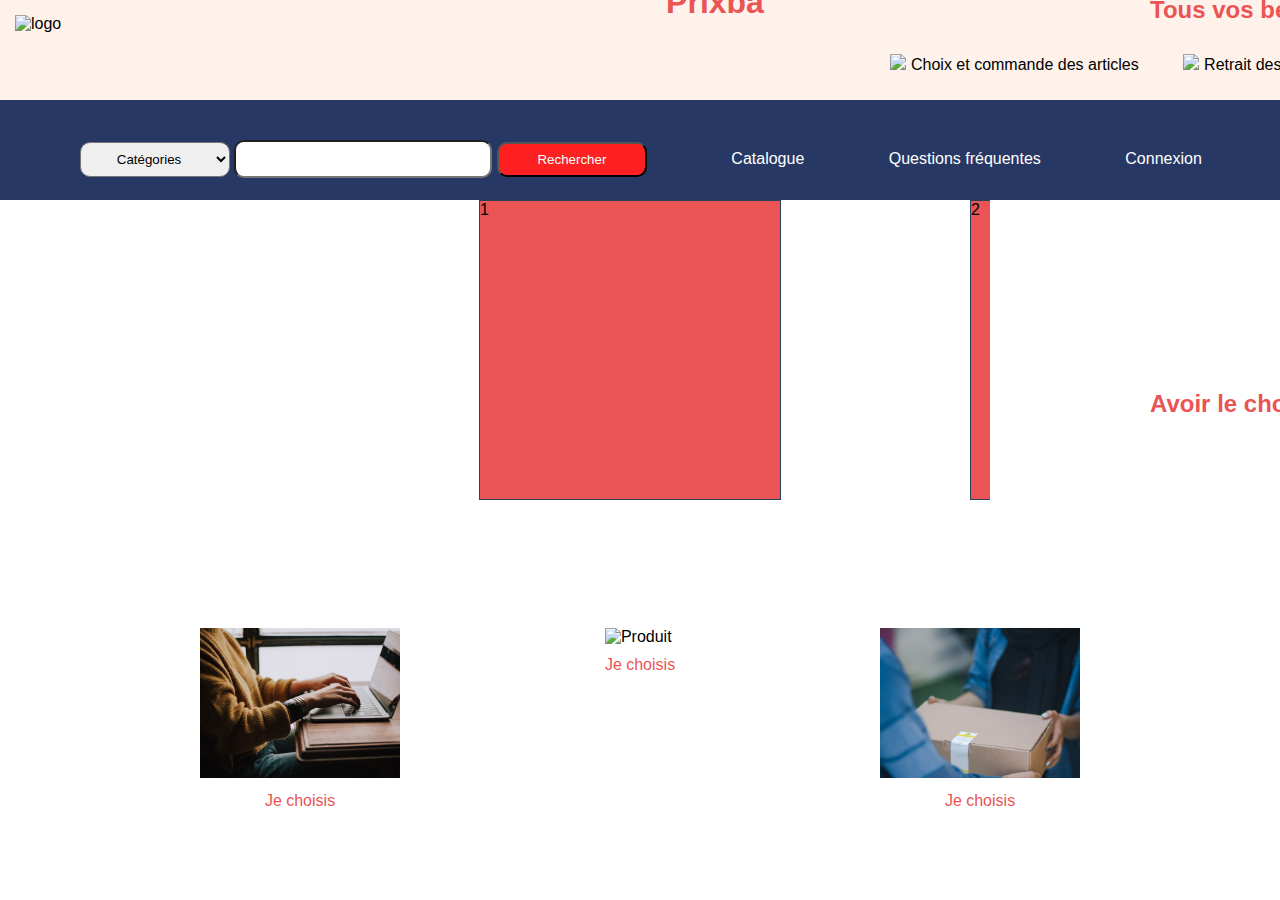
==== commit b731a9e5: "Merge branch 'main' of https://github.com/MaximeFlament91/Projet_prixba into develop" ====
--- a/index.html
+++ b/index.html
@@ -55,4 +55,41 @@
     </div>
 
 </body>
+</html>
+<!DOCTYPE html>
+<html lang="fr">
+
+<head>
+    <meta charset="UTF-8">
+    <meta http-equiv="X-UA-Compatible" content="IE=edge">
+    <meta name="viewport" content="width=device-width, initial-scale=1.0">
+    <link rel="stylesheet" href="style.css">
+    <link rel="preconnect" href="https://fonts.googleapis.com">
+    <link rel="preconnect" href="https://fonts.gstatic.com" crossorigin>
+    <link
+        href="https://fonts.googleapis.com/css2?family=Manrope:wght@200&family=Montserrat:wght@100;200;300&display=swap"
+        rel="stylesheet">
+    <title>Prixba</title>
+</head>
+
+<body>
+    <section>
+        <h2>Avoir le choix chez Prix Marché</h2>
+        <div class="container">
+            <div class="image">
+                <img src="images/images_prixba/christin-hume-mfB1B1s4sMc-unsplash.jpg" alt="Produit">
+                <a href="#">Je choisis</a>
+            </div>
+            <div class="image">
+                <img src="images/images_prixba/wynand-van-poortvliet-kWUZKKBR2Ag-unsplash.jpg" alt="Produit">
+                <a href="#">Je choisis</a>
+            </div>
+            <div class="image">
+                <img src="images/images_prixba/rosebox-BFdSCxmqvYc-unsplash.jpg" alt="Produit">
+                <a href="#">Je choisis</a>
+            </div>
+        </div>
+    </section>
+</body>
+
 </html>--- a/style.css
+++ b/style.css
@@ -5,3 +5,36 @@
 
 
 
+/* Avoir le choix chez Prix Marché */
+body {
+    margin: 0;
+    padding: 0;
+}
+
+h2 {
+    color: #EA5455;
+    margin-left: 200px;
+    margin-top: 50px;
+}
+
+.container {
+    display: flex;
+    justify-content: space-between;
+    margin: 0px 200px;
+    margin-top: 50px;
+}
+
+.container img {
+    width: 200px;
+    height: 150px;
+    object-fit: cover;
+}
+
+.container a {
+    display: block;
+    color: #EA5455;
+    text-decoration: none;
+    text-align: center;
+    margin-top: 10px;
+
+}--- a/style.css
+++ b/style.css
@@ -5,3 +5,36 @@
 
 
 
+/* Avoir le choix chez Prix Marché */
+body {
+    margin: 0;
+    padding: 0;
+}
+
+h2 {
+    color: #EA5455;
+    margin-left: 200px;
+    margin-top: 50px;
+}
+
+.container {
+    display: flex;
+    justify-content: space-between;
+    margin: 0px 200px;
+    margin-top: 50px;
+}
+
+.container img {
+    width: 200px;
+    height: 150px;
+    object-fit: cover;
+}
+
+.container a {
+    display: block;
+    color: #EA5455;
+    text-decoration: none;
+    text-align: center;
+    margin-top: 10px;
+
+}